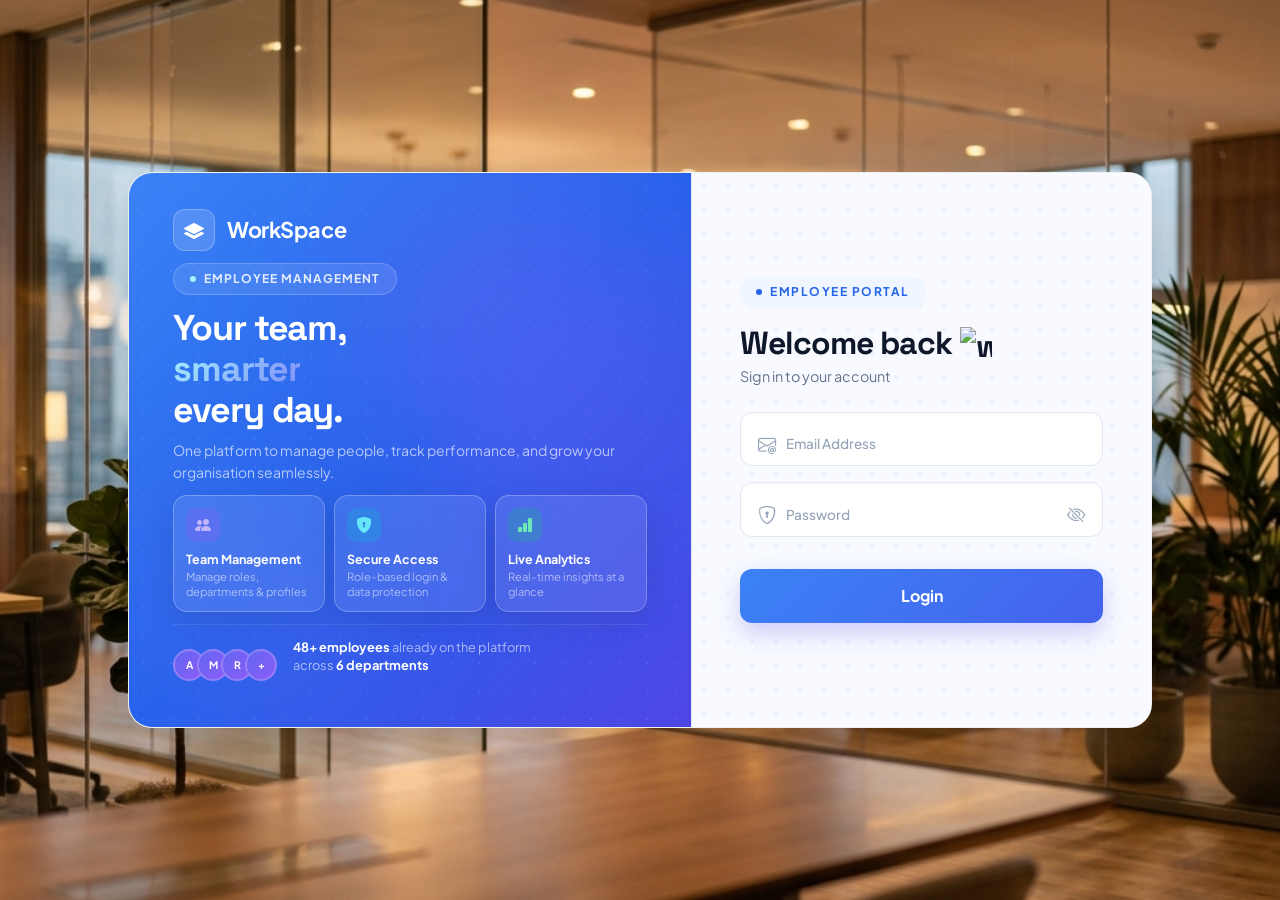
==== index.html @ 5c808d40 "Update frontend UI and features" ====
<!DOCTYPE html>
<html lang="en">

<head>
    <meta charset="UTF-8">
    <meta name="viewport" content="width=device-width, initial-scale=1.0">
    <title>Login - Employee Management System</title>
    <!-- Bootstrap 5 CSS -->
    <link href="https://cdn.jsdelivr.net/npm/bootstrap@5.3.0/dist/css/bootstrap.min.css" rel="stylesheet">
    <link rel="stylesheet" href="https://cdn.jsdelivr.net/npm/bootstrap-icons@1.10.5/font/bootstrap-icons.css">
    <!-- AOS Animation CSS -->
    <link href="https://unpkg.com/aos@2.3.1/dist/aos.css" rel="stylesheet">
    <!-- Custom CSS -->
    <link rel="stylesheet" href="css/style.css?v=3">
    <style>
        @import url('https://fonts.googleapis.com/css2?family=Plus+Jakarta+Sans:wght@300;400;500;600;700;800&family=Space+Grotesk:wght@500;700&display=swap');

        /* Login page has NO navbar — override global padding-top */
        body {
            margin: 0;
            padding: 0 !important;
            height: 100vh;
            overflow: hidden;
            background-color: #e2e8f0;
            background-image: url('images/bg.png');
            background-size: cover;
            background-position: center;
            background-attachment: fixed;
            font-family: 'Plus Jakarta Sans', sans-serif;
            display: flex;
            align-items: center;
            justify-content: center;
        }

        .split-layout {
            display: flex;
            height: auto;
            min-height: 520px;
            width: 1024px;
            max-width: 95vw;
            background: #ffffff;
            border-radius: 24px;
            border: 1px solid rgba(0, 0, 0, 0.06);
            box-shadow: 0 25px 50px -12px rgba(0, 0, 0, 0.12), 0 0 40px rgba(0, 0, 0, 0.04);
            overflow: hidden;
        }

        /* ─── LEFT PANEL REDESIGN ─── */
        .brand-panel {
            flex: 1;
            background: linear-gradient(135deg, #3B82F6 0%, #2563EB 50%, #4F46E5 100%);
            position: relative;
            overflow: hidden;
            display: flex;
            flex-direction: column;
            padding: 2.25rem 2.75rem;
            color: white;
            justify-content: center;
        }

        /* Subtle dot grid background */
        .brand-panel::before {
            content: '';
            position: absolute;
            inset: 0;
            background-image: radial-gradient(rgba(255, 255, 255, 0.07) 1px, transparent 1px);
            background-size: 28px 28px;
            z-index: 0;
        }

        /* Glow orb top right */
        .brand-panel::after {
            content: '';
            position: absolute;
            width: 500px;
            height: 500px;
            background: radial-gradient(circle, rgba(139, 92, 246, 0.45) 0%, transparent 65%);
            top: -15%;
            right: -15%;
            filter: blur(60px);
            z-index: 0;
            animation: glow-pulse-1 8s ease-in-out infinite alternate;
        }

        .brand-content {
            position: relative;
            z-index: 1;
            display: flex;
            flex-direction: column;
            gap: 0.75rem;
        }

        .brand-logo {
            display: inline-flex;
            align-items: center;
            gap: 12px;
            font-weight: 700;
            font-size: 1.35rem;
            letter-spacing: -0.02em;
            color: #ffffff;
            margin-bottom: 0;
        }

        .brand-logo-icon {
            width: 42px;
            height: 42px;
            border-radius: 12px;
            background: rgba(255, 255, 255, 0.15);
            backdrop-filter: blur(10px);
            -webkit-backdrop-filter: blur(10px);
            display: flex;
            align-items: center;
            justify-content: center;
            border: 1px solid rgba(255, 255, 255, 0.25);
            font-size: 1.25rem;
        }

        /* Hero section */
        .hero-eyebrow {
            display: inline-flex;
            align-items: center;
            gap: 8px;
            background: rgba(255, 255, 255, 0.1);
            border: 1px solid rgba(255, 255, 255, 0.2);
            border-radius: 999px;
            padding: 0.35rem 1rem;
            font-size: 0.75rem;
            font-weight: 700;
            letter-spacing: 1px;
            text-transform: uppercase;
            color: rgba(255, 255, 255, 0.85);
            width: fit-content;
        }

        .hero-eyebrow-dot {
            width: 6px;
            height: 6px;
            background: #a5f3fc;
            border-radius: 50%;
            animation: blink 2s ease-in-out infinite;
        }

        .hero-text {
            font-size: clamp(1.6rem, 2.8vw, 2.4rem);
            font-weight: 800;
            line-height: 1.15;
            letter-spacing: -0.03em;
            color: #ffffff;
            margin: 0;
        }

        .hero-text span {
            background: linear-gradient(135deg, #a5f3fc, #818cf8);
            -webkit-background-clip: text;
            -webkit-text-fill-color: transparent;
        }

        .hero-subtext {
            color: rgba(255, 255, 255, 0.65);
            font-size: 0.875rem;
            line-height: 1.55;
            font-weight: 400;
            margin: 0;
            max-width: 100%;
        }

        /* Feature cards — 3 in one row */
        .feature-cards {
            display: flex;
            flex-direction: row;
            gap: 0.6rem;
        }

        .feature-card {
            flex: 1;
            display: flex;
            flex-direction: column;
            align-items: flex-start;
            gap: 0.5rem;
            background: rgba(255, 255, 255, 0.1);
            border: 1px solid rgba(255, 255, 255, 0.25);
            border-radius: 14px;
            padding: 0.75rem;
            backdrop-filter: blur(12px);
            -webkit-backdrop-filter: blur(12px);
            box-shadow: 0 8px 32px rgba(0, 0, 0, 0.1);
            transition: all 0.3s ease;
        }

        .feature-card:hover {
            background: rgba(255, 255, 255, 0.12);
            border-color: rgba(255, 255, 255, 0.22);
            transform: translateY(-3px);
        }

        .feature-icon {
            width: 34px;
            height: 34px;
            border-radius: 10px;
            display: flex;
            align-items: center;
            justify-content: center;
            font-size: 1rem;
            flex-shrink: 0;
        }

        .feature-icon.purple {
            background: rgba(139, 92, 246, 0.3);
            color: #c4b5fd;
        }

        .feature-icon.cyan {
            background: rgba(6, 182, 212, 0.25);
            color: #67e8f9;
        }

        .feature-icon.green {
            background: rgba(16, 185, 129, 0.25);
            color: #6ee7b7;
        }

        .feature-title {
            font-size: 0.78rem;
            font-weight: 700;
            color: #ffffff;
            margin: 0;
        }

        .feature-desc {
            font-size: 0.7rem;
            color: rgba(255, 255, 255, 0.55);
            margin: 0;
            line-height: 1.35;
        }

        /* Bottom social proof */
        .social-proof {
            display: flex;
            align-items: center;
            gap: 1rem;
            padding-top: 0.85rem;
            border-top: 1px solid rgba(255, 255, 255, 0.1);
        }

        .avatar-stack {
            display: flex;
        }

        .avatar-stack-item {
            width: 32px;
            height: 32px;
            border-radius: 50%;
            border: 2px solid rgba(255, 255, 255, 0.2);
            background: linear-gradient(135deg, #6366f1, #8b5cf6);
            display: flex;
            align-items: center;
            justify-content: center;
            font-size: 0.65rem;
            font-weight: 700;
            color: white;
            margin-left: -8px;
        }

        .avatar-stack-item:first-child {
            margin-left: 0;
        }

        .social-proof-text {
            font-size: 0.8rem;
            color: rgba(255, 255, 255, 0.6);
            line-height: 1.4;
        }

        .social-proof-text strong {
            color: #ffffff;
            font-weight: 700;
        }

        /* Glow orb bottom left */
        .glow-bl {
            position: absolute;
            bottom: -10%;
            left: -10%;
            width: 350px;
            height: 350px;
            background: radial-gradient(circle, rgba(99, 102, 241, 0.4) 0%, transparent 65%);
            filter: blur(60px);
            z-index: 0;
            animation: glow-pulse-2 10s ease-in-out infinite alternate;
            pointer-events: none;
        }

        @keyframes glow-pulse-1 {
            0% {
                transform: translate(0, 0) scale(1);
            }

            100% {
                transform: translate(-20px, 20px) scale(1.1);
            }
        }

        @keyframes glow-pulse-2 {
            0% {
                transform: translate(0, 0) scale(1);
            }

            100% {
                transform: translate(30px, -20px) scale(1.1);
            }
        }

        @keyframes blink {

            0%,
            100% {
                opacity: 1;
            }

            50% {
                opacity: 0.4;
            }
        }

        @keyframes wave {
            0% {
                transform: rotate(0deg);
            }

            10% {
                transform: rotate(14deg);
            }

            20% {
                transform: rotate(-8deg);
            }

            30% {
                transform: rotate(14deg);
            }

            40% {
                transform: rotate(-4deg);
            }

            50% {
                transform: rotate(10deg);
            }

            60% {
                transform: rotate(0deg);
            }

            100% {
                transform: rotate(0deg);
            }
        }

        .wave-emoji {
            display: inline-block;
            animation: wave 2.5s infinite;
            transform-origin: 70% 70%;
        }

        /* ─── Responsive ─── */

        /* Tablet: 768px–991px — stacked, scrollable */
        @media (max-width: 991px) {
            body {
                height: auto !important;
                overflow: auto !important;
                background: #f8fafc !important;
            }

            .split-layout {
                flex-direction: column;
                height: auto !important;
                min-height: 100vh;
                width: 100%;
                max-width: 100%;
                border-radius: 0;
                box-shadow: none;
                overflow: visible !important;
            }

            .brand-panel {
                flex: none;
                width: 100%;
                padding: 2rem 1.5rem 1.5rem;
                justify-content: flex-start;
            }

            .brand-content {
                gap: 0.65rem;
            }

            .hero-text {
                font-size: 1.75rem;
            }

            .hero-subtext {
                font-size: 0.85rem;
                max-width: 100%;
            }

            .feature-cards {
                flex-direction: row;
                gap: 0.5rem;
            }

            .feature-card {
                flex: 1;
                min-width: 0;
                padding: 0.6rem 0.75rem;
            }

            .feature-title {
                font-size: 0.72rem;
            }

            .feature-desc {
                display: none;
            }

            .social-proof {
                display: none;
            }

            .glow-bl {
                display: none;
            }

            .form-panel {
                flex: 1;
                width: 100%;
                padding: 2rem 1.5rem 3rem;
                border-left: none !important;
                align-items: center;
            }

            .form-wrapper {
                width: 100%;
                max-width: 420px;
            }
        }

        /* Mobile: ≤575px — show brand panel compact on top, form below */
        @media (max-width: 575px) {
            body {
                background: #f8fafc !important;
            }

            .brand-panel {
                display: flex !important;
                flex: none;
                width: 100%;
                padding: 1.75rem 1.25rem 1.25rem;
                justify-content: flex-start;
                min-height: unset;
            }

            .brand-content {
                gap: 0.6rem;
            }

            .brand-logo {
                font-size: 1.1rem;
            }

            .brand-logo-icon {
                width: 34px;
                height: 34px;
                font-size: 1rem;
            }

            .hero-eyebrow {
                font-size: 0.65rem;
                padding: 0.25rem 0.75rem;
            }

            .hero-text {
                font-size: 1.4rem;
            }

            .hero-subtext {
                font-size: 0.78rem;
                line-height: 1.4;
            }

            .feature-cards {
                flex-direction: row;
                gap: 0.4rem;
            }

            .feature-card {
                flex: 1;
                min-width: 0;
                padding: 0.5rem 0.6rem;
            }

            .feature-icon {
                width: 28px;
                height: 28px;
                font-size: 0.85rem;
                border-radius: 8px;
            }

            .feature-title {
                font-size: 0.65rem;
            }

            .feature-desc {
                display: none;
            }

            .social-proof {
                display: none;
            }

            .glow-bl {
                display: none;
            }

            .form-panel {
                width: 100%;
                padding: 1.5rem 1.25rem 2.5rem;
                border-left: none !important;
                align-items: stretch;
            }

            .form-wrapper {
                width: 100%;
                max-width: 100%;
            }

            .login-title {
                font-size: 1.65rem;
            }

            .login-subtitle {
                font-size: 0.85rem;
                margin-bottom: 1.25rem;
            }

            .portal-badge {
                font-size: 0.65rem;
                padding: 0.35rem 0.85rem;
                margin-bottom: 0.75rem;
            }

            .login-input {
                padding: 0.75rem 1rem 0.75rem 2.5rem;
                font-size: 0.875rem;
            }

            .btn-submit {
                padding: 0.85rem;
                font-size: 0.9rem;
            }
        }

        /* Very small: ≤375px */
        @media (max-width: 375px) {
            .brand-panel {
                padding: 1.5rem 1rem 1rem;
            }

            .form-panel {
                padding: 1.25rem 1rem 2rem;
            }

            .login-title {
                font-size: 1.5rem;
            }

            .hero-text {
                font-size: 1.25rem;
            }
        }

        /* Right Form Panel */
        .form-panel {
            flex: 0 0 460px;
            background: #F8FAFF;
            background-image: radial-gradient(rgba(37, 99, 235, 0.06) 2px, transparent 2px);
            background-size: 24px 24px;
            display: flex;
            flex-direction: column;
            padding: 3rem;
            justify-content: center;
            border-left: 1px solid #e2e8f0;
        }

        .portal-badge {
            display: inline-flex;
            align-items: center;
            gap: 8px;
            background: #eff6ff;
            color: #2563eb;
            font-size: 0.75rem;
            font-weight: 700;
            letter-spacing: 1.5px;
            text-transform: uppercase;
            padding: 0.4rem 1rem;
            border-radius: 999px;
            margin-bottom: 1rem;
        }

        .portal-badge .dot {
            width: 6px;
            height: 6px;
            background: #2563eb;
            border-radius: 50%;
        }

        .login-title {
            font-size: 2rem;
            font-weight: 800;
            color: #0f172a;
            margin-bottom: 0.25rem;
            letter-spacing: -0.03em;
        }

        .login-subtitle {
            color: #64748b;
            font-size: 0.9rem;
            margin-bottom: 1.5rem;
        }

        .form-label {
            display: none;
        }

        .login-input {
            background: #ffffff;
            border: 1.5px solid #e2e8f0;
            color: #0f172a;
            padding: 1.45rem 1rem 0.55rem 2.85rem;
            border-radius: 12px;
            font-weight: 600;
            transition: all 0.3s ease;
            height: 3.4rem;
        }

        .login-input:focus {
            background: #ffffff;
            border-color: #3B82F6;
            box-shadow: 0 0 0 4px rgba(59, 130, 246, 0.15);
            color: #0f172a;
        }

        .login-input::placeholder {
            color: transparent;
        }

        .input-icon {
            position: absolute;
            left: 1.15rem;
            top: 60%;
            transform: translateY(-50%);
            color: #94a3b8;
            font-size: 1.15rem;
            transition: color 0.3s ease;
            z-index: 10;
        }

        .toggle-password {
            position: absolute;
            right: 1.15rem;
            top: 60%;
            transform: translateY(-50%);
            color: #94a3b8;
            font-size: 1.15rem;
            cursor: pointer;
            transition: color 0.3s ease;
            z-index: 10;
        }

        .toggle-password:hover {
            color: #3B82F6;
        }

        .input-wrapper:focus-within .input-icon {
            color: #3B82F6;
        }

        .input-wrapper {
            position: relative;
        }

        .floating-label {
            position: absolute;
            left: 2.85rem;
            top: 60%;
            transform: translateY(-50%);
            color: #94a3b8;
            font-size: 0.85rem;
            pointer-events: none;
            transition: all 0.2s ease;
            font-weight: 500;
        }

        .login-input:focus ~ .floating-label,
        .login-input:not(:placeholder-shown) ~ .floating-label {
            top: 0.55rem;
            font-size: 0.65rem;
            color: #3B82F6;
            font-weight: 700;
        }

        .forgot-link {
            color: #64748b;
            font-size: 0.85rem;
            font-weight: 500;
            text-decoration: none;
            display: inline-block;
            transition: color 0.2s;
        }

        .forgot-link:hover {
            color: #3B82F6;
        }

        .btn-submit {
            background: linear-gradient(135deg, #3B82F6 0%, #4F46E5 100%);
            background-size: 200% auto;
            color: #ffffff;
            font-weight: 700;
            padding: 0.95rem;
            border-radius: 12px;
            border: none;
            box-shadow: 0 10px 25px rgba(79, 70, 229, 0.25);
            transition: all 0.4s ease;
            margin-top: 1rem;
        }

        .btn-submit:hover {
            transform: translateY(-3px);
            box-shadow: 0 15px 30px rgba(79, 70, 229, 0.4);
            background-position: right center;
            color: #ffffff;
        }

        .btn-submit:active {
            transform: translateY(0);
        }
    </style>
</head>

<body>

    <div class="split-layout">

        <!-- LEFT PANEL: Redesigned Branding -->
        <div class="brand-panel">
            <div class="glow-bl"></div>
            <div class="brand-content">

                <!-- Logo -->
                <div class="brand-logo" data-aos="fade-down">
                    <div class="brand-logo-icon"><i class="bi bi-layers-fill"></i></div>
                    WorkSpace
                </div>

                <!-- Eyebrow tag -->
                <div class="hero-eyebrow" data-aos="fade-up" data-aos-delay="100">
                    <span class="hero-eyebrow-dot"></span>
                    Employee Management
                </div>

                <!-- Hero headline -->
                <div data-aos="fade-up" data-aos-delay="200">
                    <h1 class="hero-text">Your team,<br><span>smarter</span><br>every day.</h1>
                    <p class="hero-subtext" style="margin-top: 0.6rem;">
                        One platform to manage people, track performance, and grow your organisation seamlessly.
                    </p>
                </div>

                <!-- Feature highlights -->
                <div class="feature-cards" data-aos="fade-up" data-aos-delay="350">
                    <div class="feature-card">
                        <div class="feature-icon purple"><i class="bi bi-people-fill"></i></div>
                        <div>
                            <p class="feature-title">Team Management</p>
                            <p class="feature-desc">Manage roles, departments &amp; profiles</p>
                        </div>
                    </div>
                    <div class="feature-card">
                        <div class="feature-icon cyan"><i class="bi bi-shield-lock-fill"></i></div>
                        <div>
                            <p class="feature-title">Secure Access</p>
                            <p class="feature-desc">Role-based login &amp; data protection</p>
                        </div>
                    </div>
                    <div class="feature-card">
                        <div class="feature-icon green"><i class="bi bi-bar-chart-fill"></i></div>
                        <div>
                            <p class="feature-title">Live Analytics</p>
                            <p class="feature-desc">Real-time insights at a glance</p>
                        </div>
                    </div>
                </div>

                <!-- Social proof -->
                <div class="social-proof" data-aos="fade-up" data-aos-delay="450">
                    <div class="avatar-stack">
                        <div class="avatar-stack-item">A</div>
                        <div class="avatar-stack-item">M</div>
                        <div class="avatar-stack-item">R</div>
                        <div class="avatar-stack-item">+</div>
                    </div>
                    <p class="social-proof-text">
                        <strong>48+ employees</strong> already on the platform<br>
                        across <strong>6 departments</strong>
                    </p>
                </div>

            </div>
        </div>

        <!-- RIGHT PANEL: Login Form -->
        <div class="form-panel">
            <div class="form-wrapper">
                <!-- Portal Badge -->
                <div class="portal-badge" data-aos="fade-down">
                    <div class="dot"></div> EMPLOYEE PORTAL
                </div>

                <h2 class="login-title d-flex align-items-center flex-nowrap" data-aos="fade-up" data-aos-delay="100" style="white-space: nowrap;">Welcome back <img
                        src="https://cdnjs.cloudflare.com/ajax/libs/twemoji/14.0.2/72x72/1f44b.png" class="wave-emoji flex-shrink-0"
                        style="width: 32px; height: 32px; margin-left: 8px; transform-origin: 70% 70%;"
                        alt="waving hand"></h2>
                <p class="login-subtitle" data-aos="fade-up" data-aos-delay="200">Sign in to your account</p>

                <div id="loginAlert" class="alert alert-danger d-none" role="alert"></div>

                <form id="loginForm" data-aos="fade-up" data-aos-delay="300">
                    <div class="mb-3 position-relative">
                        <div class="input-wrapper">
                            <i class="bi bi-envelope-at input-icon"></i>
                            <input type="email" class="form-control login-input" id="email" required placeholder=" ">
                            <label for="email" class="floating-label">Email Address</label>
                        </div>
                    </div>

                    <div class="mb-3 position-relative">
                        <div class="input-wrapper">
                            <i class="bi bi-shield-lock input-icon"></i>
                            <input type="password" class="form-control login-input" id="password" required placeholder=" " style="padding-right: 2.85rem;">
                            <label for="password" class="floating-label">Password</label>
                            <i class="bi bi-eye-slash toggle-password" id="togglePassword"></i>
                        </div>
                    </div>

                    <div class="d-grid">
                        <button type="submit" class="btn btn-submit">Login</button>
                    </div>
                </form>


            </div>
        </div>

    </div>

    <script src="https://cdn.jsdelivr.net/npm/bootstrap@5.3.0/dist/js/bootstrap.bundle.min.js"></script>
    <script src="https://cdn.jsdelivr.net/npm/sweetalert2@11"></script>
    <script src="https://unpkg.com/aos@2.3.1/dist/aos.js"></script>
    <script src="js/api.js"></script>
    <script src="js/auth.js"></script>
    <script>
        AOS.init({ once: true });

        // Toggle Password Visibility
        const togglePassword = document.querySelector('#togglePassword');
        const password = document.querySelector('#password');
        
        if (togglePassword && password) {
            togglePassword.addEventListener('click', function () {
                const type = password.getAttribute('type') === 'password' ? 'text' : 'password';
                password.setAttribute('type', type);
                this.classList.toggle('bi-eye');
                this.classList.toggle('bi-eye-slash');
            });
        }
    </script>
</body>

</html>
---- css/style.css ----
@import url('https://fonts.googleapis.com/css2?family=Space+Grotesk:wght@400;500;600;700&family=Inter:wght@300;400;500;600&display=swap');

:root {
    --bg-base: #f8fafc; /* Cool White */
    --surface-1: #ffffff;
    --surface-2: #ffffff;
    --border-color: rgba(37, 99, 235, 0.1);
    --text-primary: #0f172a;
    --text-secondary: #475569;
    
    --accent-color: #2563eb; /* Modern Blue */
    --accent-light: #eff6ff; 
    --accent-glow: rgba(37, 99, 235, 0.25);
    --accent-gradient: linear-gradient(135deg, #1d4ed8 0%, #3b82f6 100%);
    
    --bs-primary: #2563eb;
    --bs-primary-rgb: 37, 99, 235;
    
    --radius-sm: 12px;
    --radius-md: 16px;
    --radius-lg: 24px;
    --radius-pill: 9999px;
}

html, body {
    font-family: 'Inter', sans-serif;
    background: linear-gradient(135deg, #ffffff 0%, #f1f5f9 100%); /* Clean White Background */
    background-attachment: fixed;
    color: var(--text-primary);
    -webkit-font-smoothing: antialiased;
    min-height: 100vh;
    margin: 0;
    overflow-x: hidden;
    max-width: 100vw;

    /* Hide scrollbar — Chrome, Safari, Edge */
    -ms-overflow-style: none;  /* IE & Edge */
    scrollbar-width: none;     /* Firefox */
}

/* Hide scrollbar track — Chrome, Safari */
html::-webkit-scrollbar,
body::-webkit-scrollbar {
    display: none;
    width: 0;
}


/* Bootstrap Overrides for New Theme */
.text-primary { color: var(--accent-color) !important; }
.bg-primary { background-color: var(--accent-color) !important; }
.btn-primary { 
    background-color: var(--accent-color); 
    border-color: var(--accent-color); 
    color: white;
}
.btn-primary:hover { 
    background-color: #1e40af; /* Darker Blue */
    border-color: #1e40af; 
}

/* Clean Blue & White Ambient Glow */
body::before, body::after {
    content: '';
    position: fixed;
    width: 80vw;
    height: 80vw;
    border-radius: 50%;
    z-index: -1;
    filter: blur(100px);
    opacity: 0.8;
}
body::before {
    background: radial-gradient(circle, rgba(59, 130, 246, 0.15) 0%, transparent 70%); /* Soft Blue glow */
    top: -20%;
    left: -10%;
}
body::after {
    background: radial-gradient(circle, rgba(29, 78, 216, 0.1) 0%, transparent 70%); /* Deep Blue glow */
    bottom: -20%;
    right: -10%;
}

h1, h2, h3, h4, h5, h6, .navbar-brand {
    font-family: 'Space Grotesk', sans-serif;
    letter-spacing: -0.04em;
    color: var(--text-primary);
}

/* Glassmorphism Surface Cards */
.card, .table-container {
    background: rgba(255, 255, 255, 0.65); /* More transparent */
    backdrop-filter: blur(30px);
    -webkit-backdrop-filter: blur(30px);
    border: 1px solid rgba(255, 255, 255, 0.9); /* Frosted white edge */
    border-radius: var(--radius-md);
    box-shadow: 0 15px 35px rgba(99, 102, 241, 0.08), inset 0 0 0 1px rgba(255, 255, 255, 0.5); /* Indigo shadow and inner glow */
    transition: all 0.4s cubic-bezier(0.16, 1, 0.3, 1);
    color: var(--text-primary);
}

.table-container { 
    padding: 0; 
    overflow: hidden;
}

.card:hover, .table-container:hover {
    background: rgba(255, 255, 255, 0.75);
    box-shadow: 0 20px 45px rgba(99, 102, 241, 0.12), inset 0 0 0 1px rgba(255, 255, 255, 0.6);
    transform: translateY(-2px);
}

.card-header {
    background: transparent;
    border-bottom: 1px solid var(--border-color);
    padding: 1.5rem 2rem;
}

/* Vibrant Buttons */
.btn-primary {
    background: var(--accent-gradient);
    border: none;
    border-radius: var(--radius-pill);
    padding: 0.75rem 1.5rem;
    font-family: 'Space Grotesk', sans-serif;
    font-weight: 600;
    color: #fff;
    box-shadow: 0 10px 20px var(--accent-glow);
    transition: all 0.3s ease;
    text-transform: uppercase;
    letter-spacing: 1px;
    font-size: 0.85rem;
}

.btn-primary:hover {
    background: linear-gradient(135deg, #4f46e5 0%, #6366f1 100%);
    box-shadow: 0 15px 30px rgba(99, 102, 241, 0.4);
    transform: translateY(-2px);
    color: #fff;
}

.btn-outline-danger {
    border: 1px solid rgba(225, 29, 72, 0.2);
    color: #e11d48;
    border-radius: var(--radius-pill);
    background: transparent;
    transition: all 0.3s;
}
.btn-outline-danger:hover {
    background: #fff1f2;
    color: #be123c;
    border-color: #be123c;
}

/* Custom View Toggle (Pill Switch) */
.custom-toggle {
    background: #ffffff;
    border-radius: 50px;
    padding: 6px;
    display: inline-flex;
    align-items: center;
    border: 1px solid var(--border-color);
}
.toggle-btn {
    border: none;
    background: transparent;
    border-radius: 50px;
    width: 48px;
    height: 38px;
    display: flex;
    align-items: center;
    justify-content: center;
    color: #475569;
    font-size: 1.15rem;
    transition: all 0.3s cubic-bezier(0.4, 0, 0.2, 1);
    cursor: pointer;
}
.toggle-btn.active {
    background: var(--accent-color);
    color: #ffffff;
    box-shadow: 0 4px 12px var(--accent-glow);
}
.toggle-btn:hover:not(.active) {
    color: var(--text-primary);
}

/* Outlined Circular Action Buttons */
.btn-action {
    width: 36px;
    height: 36px;
    border-radius: 50%;
    display: inline-flex;
    align-items: center;
    justify-content: center;
    border: 1px solid #e2e8f0;
    background: #fff;
    transition: all 0.2s;
    color: #64748b;
}
.btn-action:hover {
    background: #f8fafc;
    color: var(--accent-color);
    border-color: var(--accent-color);
}
.btn-action.delete {
    color: #ef4444;
}
.btn-action.delete:hover {
    background: #fef2f2;
    border-color: #ef4444;
    color: #ef4444;
}

/* Bright Inputs */
.form-control, .form-select {
    background: #ffffff;
    border: 1px solid #e2e8f0;
    border-radius: var(--radius-sm);
    color: var(--text-primary);
    padding: 0.8rem 1.25rem;
    font-family: 'Inter', sans-serif;
    box-shadow: inset 0 2px 4px rgba(0,0,0,0.02);
}
.form-control:focus, .form-select:focus {
    background: #ffffff;
    border-color: var(--accent-color);
    box-shadow: 0 0 0 4px rgba(37, 99, 235, 0.15); /* Blue focus ring */
    color: var(--text-primary);
}
.form-control::placeholder {
    color: #94a3b8;
}

.form-label {
    color: var(--text-secondary);
    font-size: 0.85rem;
    text-transform: uppercase;
    letter-spacing: 0.05em;
    font-weight: 600;
}

/* Elevated Distinct Navbar in Blue */
.navbar {
    background: var(--accent-gradient) !important; /* Blue Gradient */
    border-bottom: none;
    box-shadow: 0 10px 30px rgba(37, 99, 235, 0.25); /* Blue shadow */
    padding: 0.75rem 0;
    position: fixed;       /* Fixed so it never scrolls away */
    top: 0;
    left: 0;
    right: 0;
    width: 100%;
    z-index: 1000 !important;
    flex-wrap: nowrap !important; /* Never wrap navbar items */
}

/* Navbar inner container must never wrap */
.navbar > .container,
.navbar > .container-fluid {
    flex-wrap: nowrap !important;
    align-items: center;
}

/* Push ALL page content below the fixed navbar (approx 65px tall) */
body {
    padding-top: 65px;
}

/* Reduce navbar padding on mobile — navbar shrinks to ~58px */
@media (max-width: 575.98px) {
    .navbar {
        padding: 0.5rem 0;
    }
    body {
        padding-top: 58px;
    }
}


/* Ensure text inside dark navbar is readable */
.navbar .text-dark,
.navbar .text-muted {
    color: rgba(255, 255, 255, 0.8) !important;
}

.navbar .fw-bolder.tracking-tight {
    background: none !important;
    -webkit-text-fill-color: #ffffff !important;
    color: #ffffff !important;
}

/* Ensure Logo contrasts well */
.navbar .bg-primary.text-white {
    background: #ffffff !important;
    color: var(--accent-color) !important;
}

/* Navbar Logout Button */
.navbar .btn-action.delete {
    background: rgba(255, 255, 255, 0.15) !important;
    color: #ffffff !important;
}
.navbar .btn-action.delete:hover {
    background: rgba(255, 255, 255, 0.25) !important;
    color: #ffffff !important;
}
.navbar-brand {
    font-size: 1.5rem;
    font-weight: 700;
    color: var(--text-primary) !important;
    display: flex;
    align-items: center;
    gap: 10px;
}

/* Sleek Table */
.table {
    margin-bottom: 0;
}
.table thead {
    background: var(--accent-gradient);
}
.table thead th {
    font-family: 'Space Grotesk', sans-serif;
    font-size: 0.75rem;
    font-weight: 700;
    text-transform: uppercase;
    letter-spacing: 0.1em;
    color: #ffffff;
    border: none;
    padding: 1.2rem 1.5rem;
    background: transparent;
}
.table td {
    padding: 1.25rem 1rem;
    vertical-align: middle;
    border-bottom: 1px solid var(--border-color);
    background: transparent;
}

/* Custom Badges */
.badge-custom {
    background: #e0e7ff;
    color: #4f46e5;
    border: 1px solid #c7d2fe;
    padding: 0.5em 1em;
    border-radius: var(--radius-pill);
    font-weight: 600;
    letter-spacing: 0.5px;
}

/* Avatar Circle */
.avatar-circle {
    width: 44px;
    height: 44px;
    background: var(--surface-2);
    border: 1px solid #e2e8f0;
    color: var(--accent-color);
    border-radius: 50%;
    display: flex;
    align-items: center;
    justify-content: center;
    font-family: 'Space Grotesk', sans-serif;
    font-weight: 700;
    font-size: 1.1rem;
    box-shadow: 0 4px 6px rgba(0,0,0,0.05);
    flex-shrink: 0;
}

/* Card View Grid */
.employee-card {
    border-radius: var(--radius-md);
    border: 1px solid var(--border-color);
    transition: transform 0.3s;
}
.employee-card:hover {
    transform: translateY(-4px);
}

/* Login specific */
.login-container {
    max-width: 400px;
    margin: 15vh auto;
    position: relative;
    z-index: 10;
}
.login-header h2 {
    font-size: 3rem;
    margin-bottom: 0.5rem;
    background: var(--accent-gradient);
    -webkit-background-clip: text;
    -webkit-text-fill-color: transparent;
}

/* =====================================================
   Z-INDEX FIX: Ensure modals/offcanvas appear above navbar
   Navbar: 1000
   Modal backdrop: 1050, Modal: 1055
   Offcanvas backdrop: 1040, Offcanvas: 1045
   SweetAlert2: 1060
   ===================================================== */

/* Navbar must be below all Bootstrap overlays */
.navbar {
    z-index: 1000 !important;
}

/* Bootstrap Modal — force above navbar */
.modal-backdrop {
    z-index: 1050 !important;
}
.modal {
    z-index: 1055 !important;
}

/* Bootstrap Offcanvas (Filter sidebar) — force above navbar */
.offcanvas-backdrop {
    z-index: 1040 !important;
}
.offcanvas {
    z-index: 1045 !important;
}

/* SweetAlert2 — force above everything */
.swal2-container {
    z-index: 1080 !important;
}

/* Modal Theme */
.modal-content {
    background: #ffffff;
    border: 1px solid var(--border-color);
    border-radius: var(--radius-lg);
    box-shadow: 0 25px 50px -12px rgba(0,0,0,0.15);
    color: var(--text-primary);
}
.modal-header {
    border-bottom: 1px solid var(--border-color);
    padding: 2rem;
}
.modal-title {
    font-family: 'Space Grotesk', sans-serif;
    font-weight: 700;
}
.modal-body {
    padding: 2rem;
}

/* Mobile: modal should have small top margin so it clears the navbar visually */
@media (max-width: 575.98px) {
    .modal-dialog {
        margin: 0.75rem auto !important;
        max-width: calc(100% - 1.5rem) !important;
    }
    .modal-dialog-centered {
        min-height: calc(100% - 1.5rem) !important;
        align-items: flex-start !important;
        padding-top: 0.75rem;
    }
    .modal-header {
        padding: 1rem 1.25rem !important;
    }
    .modal-body {
        padding: 1rem 1.25rem !important;
    }
    .modal-footer {
        padding: 0.75rem 1.25rem !important;
    }
}

/* SweetAlert2 Toast Custom Theme */
div.swal2-container.swal2-top-end > div.swal2-popup.swal2-toast.theme-toast {
    box-shadow: 0 10px 25px -5px rgba(37, 99, 235, 0.15), 0 8px 10px -6px rgba(37, 99, 235, 0.1) !important;
    border-radius: 14px !important;
    padding: 1rem 1.25rem !important;
    font-family: 'Inter', sans-serif !important;
    border: 1px solid rgba(37, 99, 235, 0.1) !important;
    background: #ffffff !important;
}

.theme-toast-title {
    font-size: 0.95rem !important;
    font-weight: 600 !important;
    color: #1e293b !important;
    margin-left: 0.5rem !important;
}

.theme-toast-icon {
    transform: scale(0.8) !important;
    margin: 0 !important;
}

div.swal2-container.swal2-top-end > div.swal2-popup.swal2-toast .swal2-timer-progress-bar {
    background: linear-gradient(135deg, #2563eb, #3b82f6) !important;
    height: 4px !important;
}
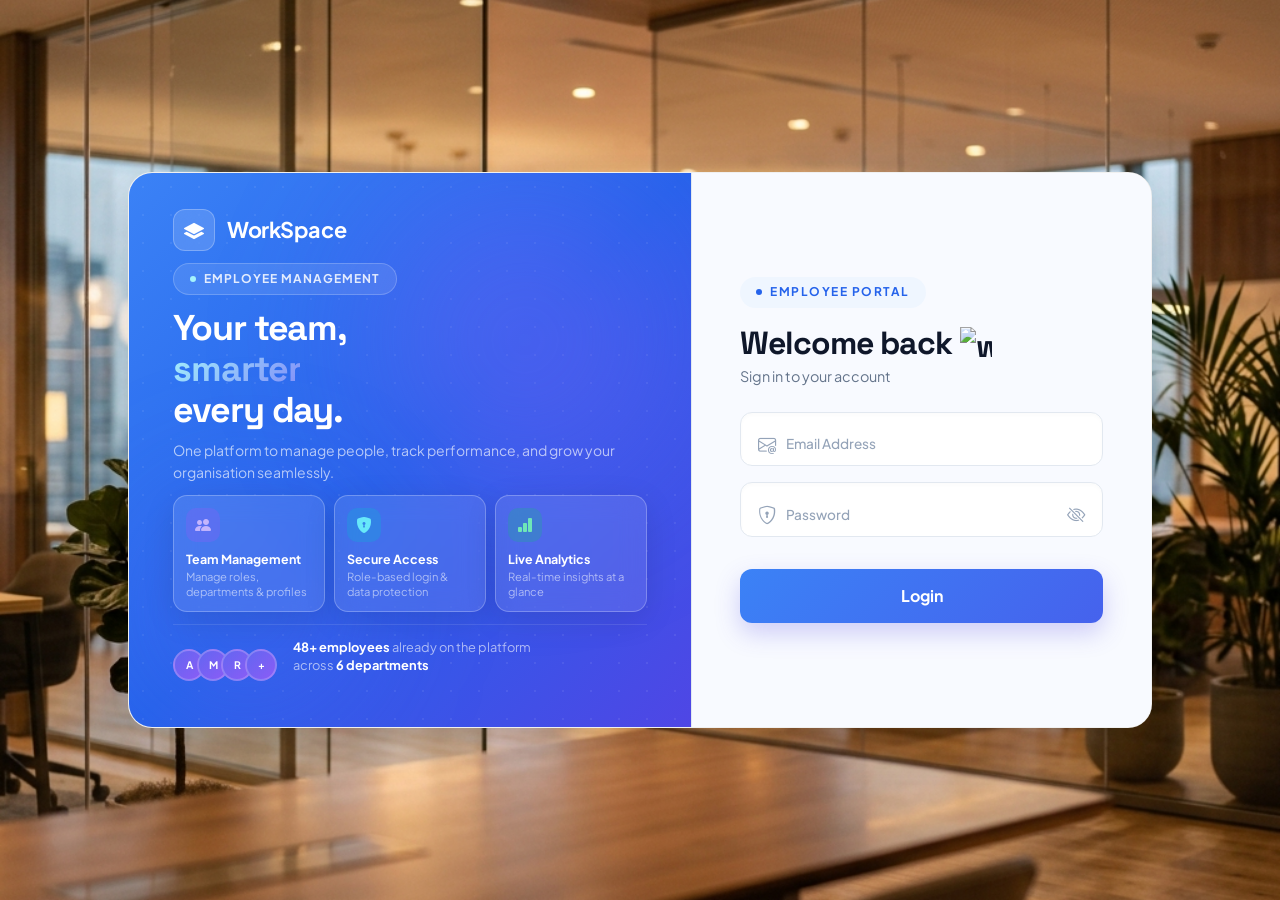
==== commit 7130ac23: "Update login UI: remove dots, fix floating label font size and padding" ====
--- a/index.html
+++ b/index.html
@@ -582,8 +582,6 @@
         .form-panel {
             flex: 0 0 460px;
             background: #F8FAFF;
-            background-image: radial-gradient(rgba(37, 99, 235, 0.06) 2px, transparent 2px);
-            background-size: 24px 24px;
             display: flex;
             flex-direction: column;
             padding: 3rem;
@@ -635,7 +633,7 @@
             background: #ffffff;
             border: 1.5px solid #e2e8f0;
             color: #0f172a;
-            padding: 1.45rem 1rem 0.55rem 2.85rem;
+            padding: 1.25rem 1rem 0.45rem 2.85rem;
             border-radius: 12px;
             font-weight: 600;
             transition: all 0.3s ease;
@@ -702,8 +700,8 @@
 
         .login-input:focus ~ .floating-label,
         .login-input:not(:placeholder-shown) ~ .floating-label {
-            top: 0.55rem;
-            font-size: 0.65rem;
+            top: 0.45rem;
+            font-size: 0.75rem;
             color: #3B82F6;
             font-weight: 700;
         }
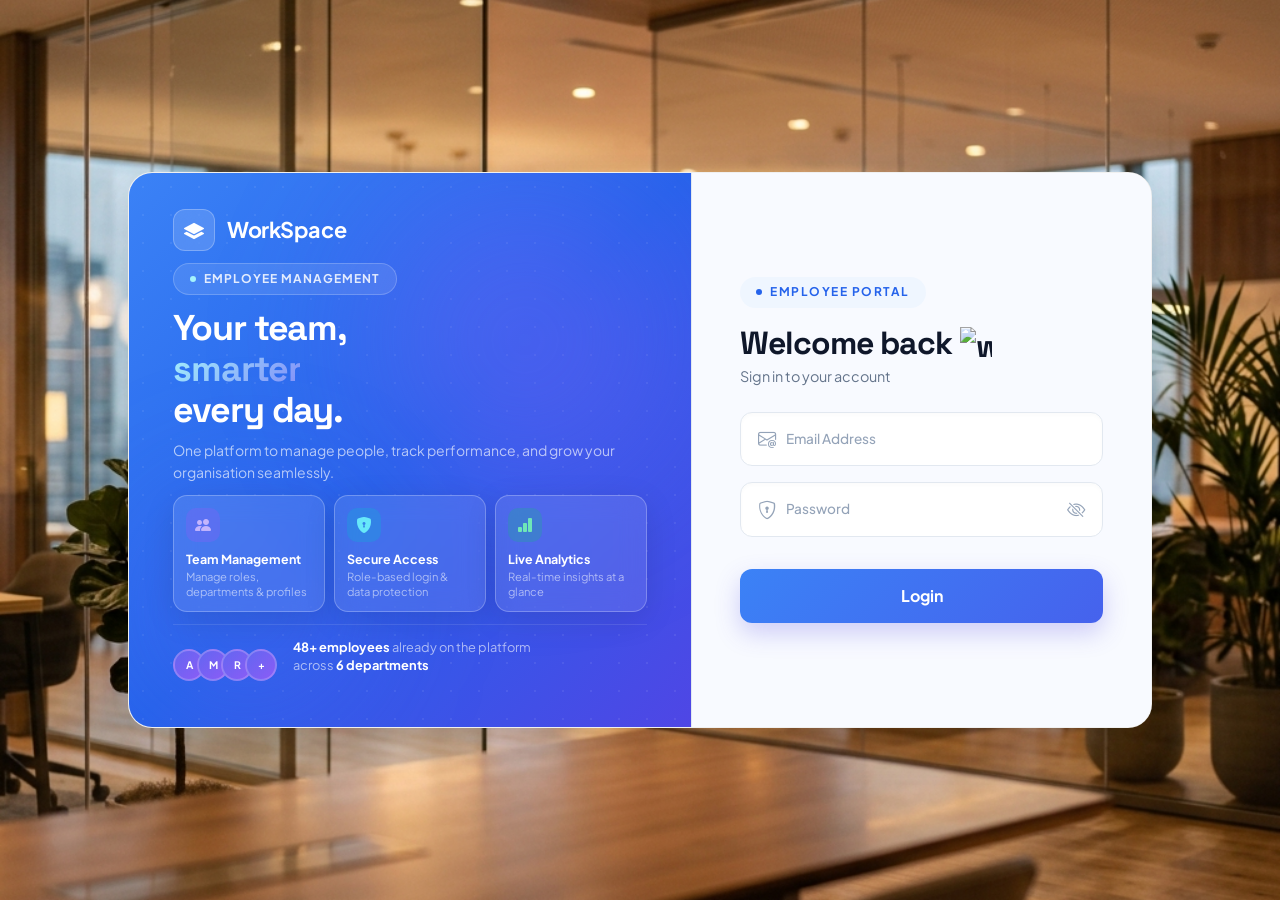
==== commit f32a1093: "Fix login inputs: center icon/label and increase active font size" ====
--- a/index.html
+++ b/index.html
@@ -633,7 +633,7 @@
             background: #ffffff;
             border: 1.5px solid #e2e8f0;
             color: #0f172a;
-            padding: 1.25rem 1rem 0.45rem 2.85rem;
+            padding: 1.15rem 1rem 0.35rem 2.85rem;
             border-radius: 12px;
             font-weight: 600;
             transition: all 0.3s ease;
@@ -654,7 +654,7 @@
         .input-icon {
             position: absolute;
             left: 1.15rem;
-            top: 60%;
+            top: 50%;
             transform: translateY(-50%);
             color: #94a3b8;
             font-size: 1.15rem;
@@ -665,7 +665,7 @@
         .toggle-password {
             position: absolute;
             right: 1.15rem;
-            top: 60%;
+            top: 50%;
             transform: translateY(-50%);
             color: #94a3b8;
             font-size: 1.15rem;
@@ -689,7 +689,7 @@
         .floating-label {
             position: absolute;
             left: 2.85rem;
-            top: 60%;
+            top: 50%;
             transform: translateY(-50%);
             color: #94a3b8;
             font-size: 0.85rem;
@@ -700,8 +700,8 @@
 
         .login-input:focus ~ .floating-label,
         .login-input:not(:placeholder-shown) ~ .floating-label {
-            top: 0.45rem;
-            font-size: 0.75rem;
+            top: 0.35rem;
+            font-size: 0.85rem;
             color: #3B82F6;
             font-weight: 700;
         }
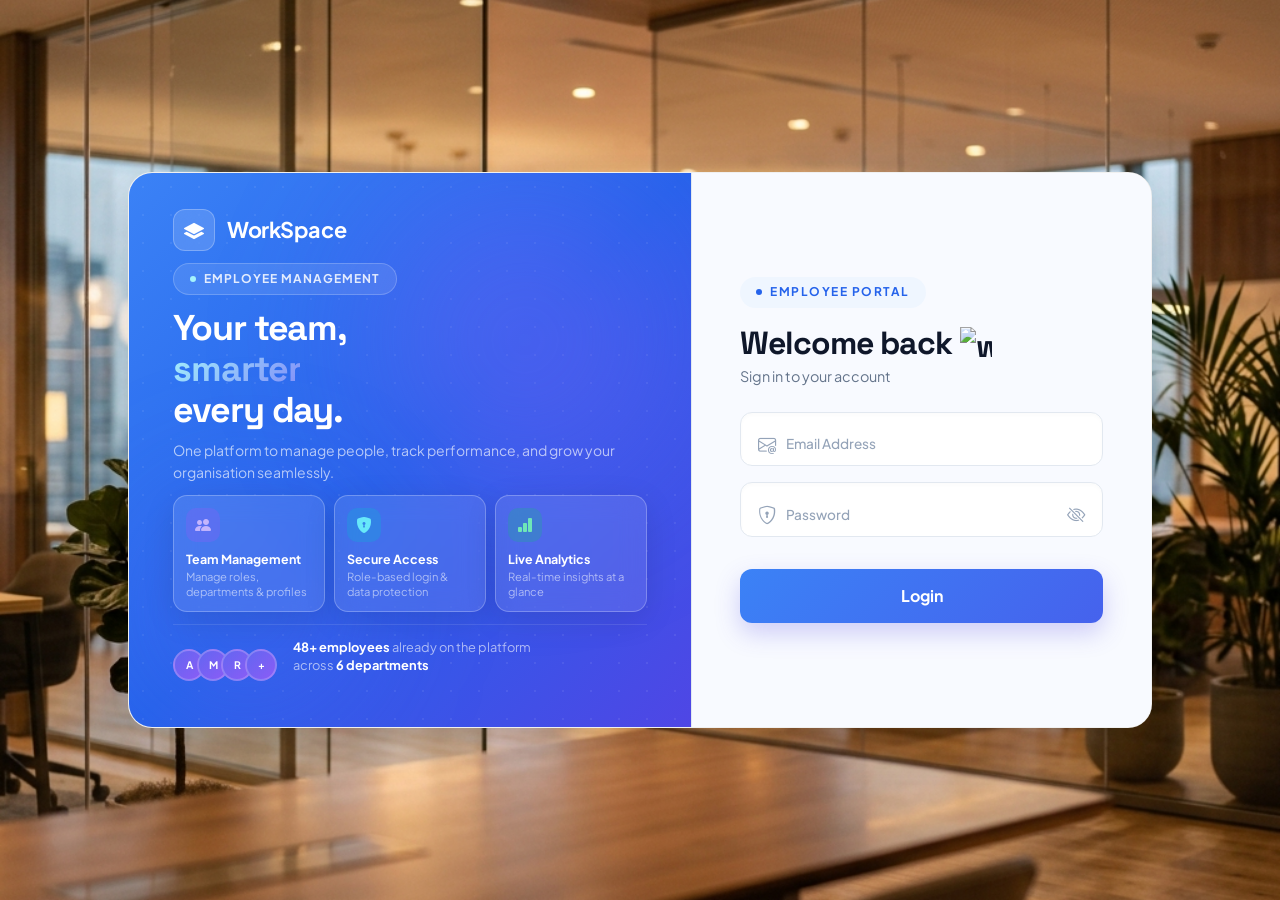
==== commit 36e375b8: "Fix login inputs: align icon with cursor and adjust float height" ====
--- a/index.html
+++ b/index.html
@@ -633,7 +633,7 @@
             background: #ffffff;
             border: 1.5px solid #e2e8f0;
             color: #0f172a;
-            padding: 1.15rem 1rem 0.35rem 2.85rem;
+            padding: 1.35rem 1rem 0.45rem 2.85rem;
             border-radius: 12px;
             font-weight: 600;
             transition: all 0.3s ease;
@@ -654,7 +654,7 @@
         .input-icon {
             position: absolute;
             left: 1.15rem;
-            top: 50%;
+            top: 60%;
             transform: translateY(-50%);
             color: #94a3b8;
             font-size: 1.15rem;
@@ -665,7 +665,7 @@
         .toggle-password {
             position: absolute;
             right: 1.15rem;
-            top: 50%;
+            top: 60%;
             transform: translateY(-50%);
             color: #94a3b8;
             font-size: 1.15rem;
@@ -689,7 +689,7 @@
         .floating-label {
             position: absolute;
             left: 2.85rem;
-            top: 50%;
+            top: 60%;
             transform: translateY(-50%);
             color: #94a3b8;
             font-size: 0.85rem;
@@ -700,8 +700,8 @@
 
         .login-input:focus ~ .floating-label,
         .login-input:not(:placeholder-shown) ~ .floating-label {
-            top: 0.35rem;
-            font-size: 0.85rem;
+            top: 0.6rem;
+            font-size: 0.8rem;
             color: #3B82F6;
             font-weight: 700;
         }
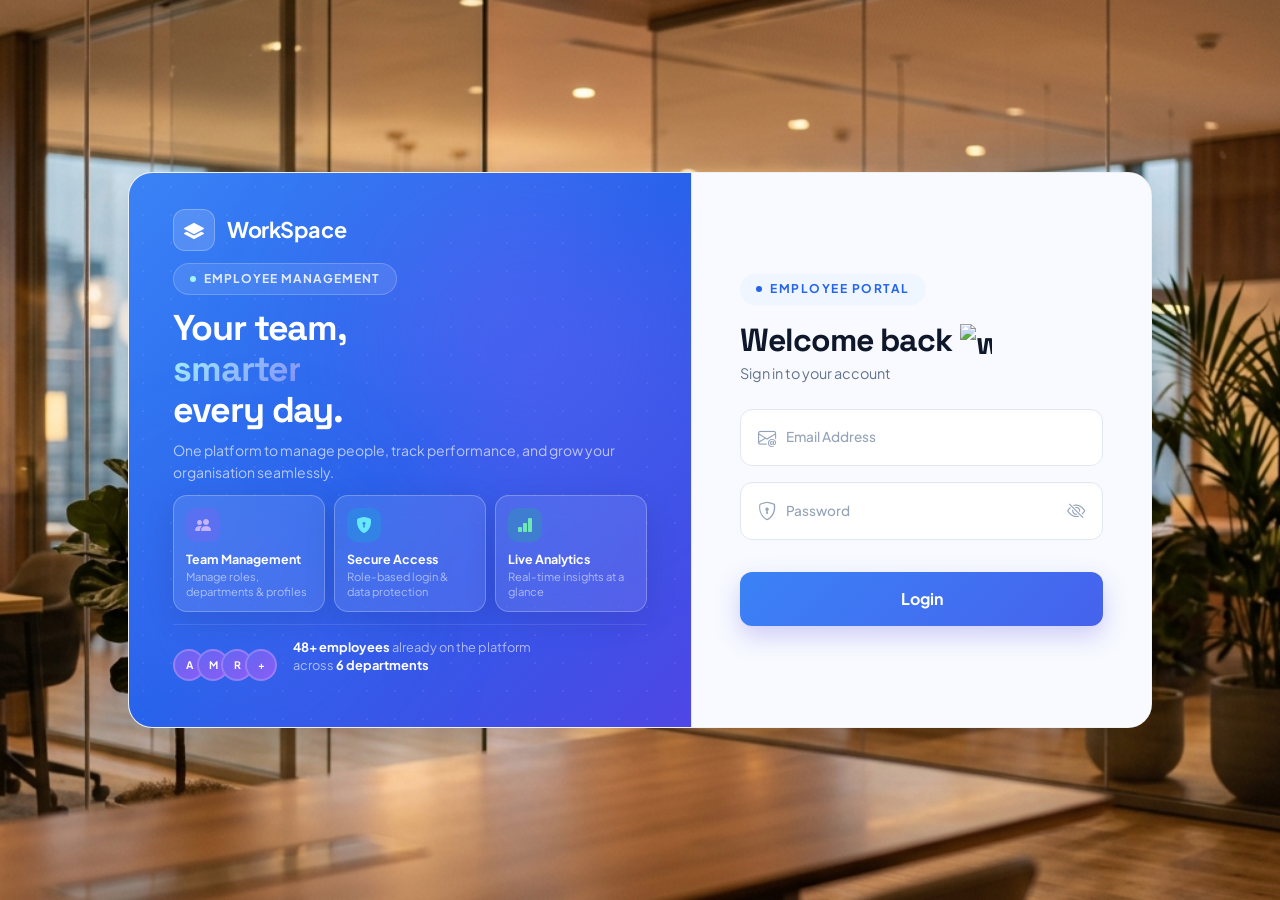
==== commit ed2ac029: "Perfectly balance login input centering and padding" ====
--- a/index.html
+++ b/index.html
@@ -633,11 +633,11 @@
             background: #ffffff;
             border: 1.5px solid #e2e8f0;
             color: #0f172a;
-            padding: 1.35rem 1rem 0.45rem 2.85rem;
+            padding: 1.25rem 1rem 1.15rem 2.85rem;
             border-radius: 12px;
             font-weight: 600;
             transition: all 0.3s ease;
-            height: 3.4rem;
+            height: 3.6rem;
         }
 
         .login-input:focus {
@@ -654,7 +654,7 @@
         .input-icon {
             position: absolute;
             left: 1.15rem;
-            top: 60%;
+            top: 50%;
             transform: translateY(-50%);
             color: #94a3b8;
             font-size: 1.15rem;
@@ -665,7 +665,7 @@
         .toggle-password {
             position: absolute;
             right: 1.15rem;
-            top: 60%;
+            top: 50%;
             transform: translateY(-50%);
             color: #94a3b8;
             font-size: 1.15rem;
@@ -689,7 +689,7 @@
         .floating-label {
             position: absolute;
             left: 2.85rem;
-            top: 60%;
+            top: 50%;
             transform: translateY(-50%);
             color: #94a3b8;
             font-size: 0.85rem;
@@ -700,7 +700,7 @@
 
         .login-input:focus ~ .floating-label,
         .login-input:not(:placeholder-shown) ~ .floating-label {
-            top: 0.6rem;
+            top: 0.4rem;
             font-size: 0.8rem;
             color: #3B82F6;
             font-weight: 700;
